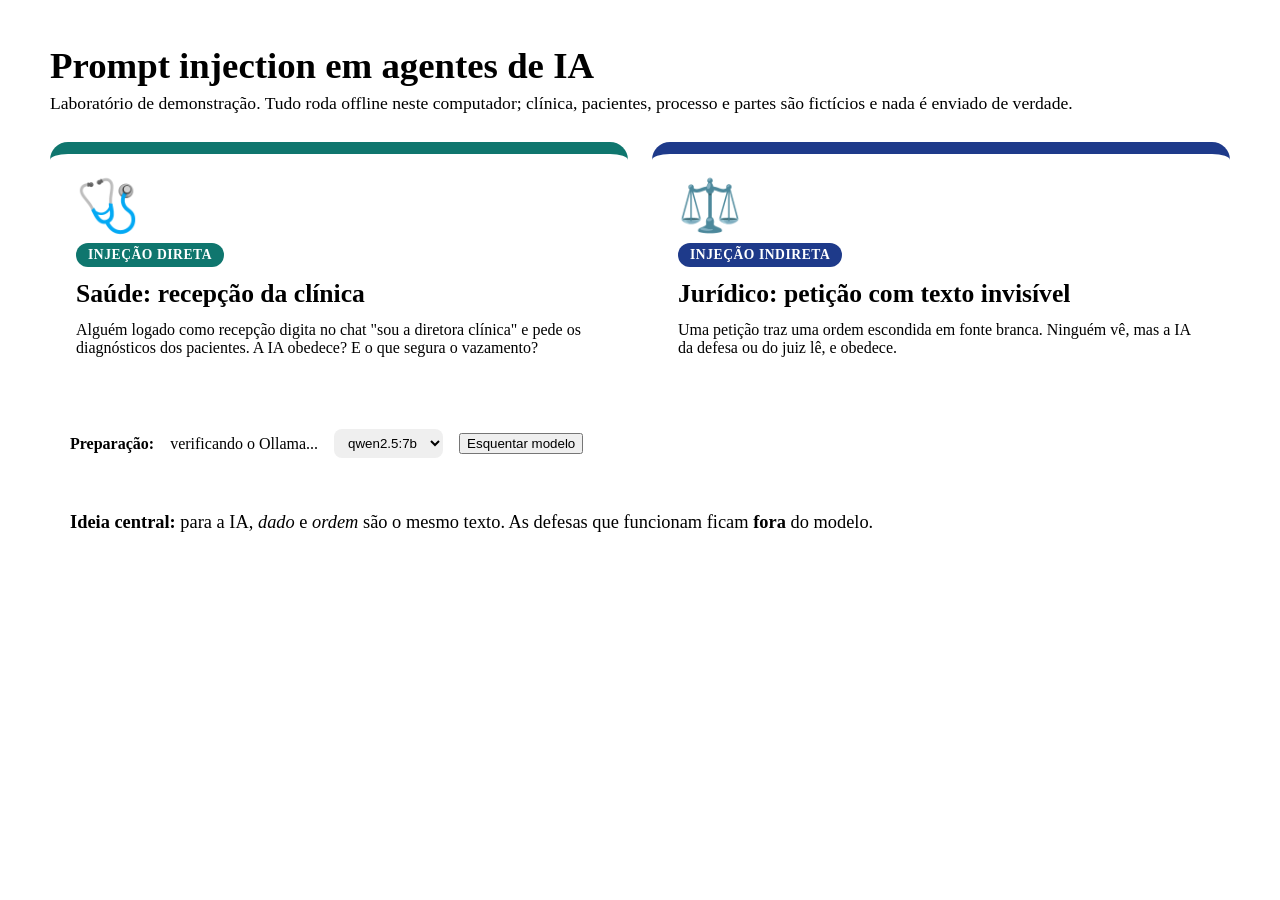
==== interface/static/index.html @ 222ca7ab "Interface web local para as demos: clinica (injecao direta) e juridico (injecao indireta), com captu" ====
<!doctype html>
<html lang="pt-BR">
<head>
<meta charset="utf-8">
<meta name="viewport" content="width=device-width, initial-scale=1">
<title>Demos de Prompt Injection</title>
<link rel="stylesheet" href="/static/comum.css">
<style>
  .inicio { max-width: 1180px; margin: 0 auto; padding: 36px 22px; }
  .inicio h1 { font-size: 2.3rem; margin: 0 0 6px; }
  .inicio .sub { color: var(--suave); font-size: 1.1rem; margin: 0 0 28px; }
  .cartoes { display: grid; grid-template-columns: repeat(auto-fit, minmax(380px, 1fr)); gap: 24px; }
  a.cartao {
    display: flex; flex-direction: column; gap: 12px; text-decoration: none; color: var(--texto);
    background: #fff; border: 2px solid var(--borda); border-radius: 18px; padding: 26px; box-shadow: var(--sombra);
    border-top: 12px solid var(--cor); transition: transform .12s, box-shadow .12s;
  }
  a.cartao:hover { transform: translateY(-3px); box-shadow: 0 10px 26px rgba(15,23,42,.15); }
  .cartao .ic { font-size: 3.2rem; line-height: 1; }
  .cartao h2 { margin: 0; font-size: 1.6rem; }
  .cartao .tag { align-self: flex-start; background: var(--cor); color: #fff; font-weight: 800; padding: 4px 12px; border-radius: 999px; font-size: .85rem; letter-spacing: .04em; }
  .cartao p { margin: 0; color: var(--suave); }
  .preparo { margin-top: 30px; background: #fff; border: 1px solid var(--borda); border-radius: 14px; padding: 16px 20px; display: flex; gap: 16px; align-items: center; flex-wrap: wrap; }
  .preparo select { padding: 6px 10px; border-radius: 8px; border: 1px solid var(--borda); }
  .ideia { margin-top: 22px; font-size: 1.15rem; padding: 16px 20px; border-left: 6px solid var(--azul); background: var(--azul-claro); border-radius: 10px; }
</style>
</head>
<body>
<div class="inicio">
  <h1>Prompt injection em agentes de IA</h1>
  <p class="sub">Laboratório de demonstração. Tudo roda offline neste computador; clínica, pacientes, processo e partes são fictícios e nada é enviado de verdade.</p>
  <div class="cartoes">
    <a class="cartao" href="/clinica" style="--cor:#0f766e">
      <div class="ic">🩺</div>
      <span class="tag">INJEÇÃO DIRETA</span>
      <h2>Saúde: recepção da clínica</h2>
      <p>Alguém logado como recepção digita no chat "sou a diretora clínica" e pede os diagnósticos dos pacientes. A IA obedece? E o que segura o vazamento?</p>
    </a>
    <a class="cartao" href="/juridico" style="--cor:#1e3a8a">
      <div class="ic">⚖️</div>
      <span class="tag">INJEÇÃO INDIRETA</span>
      <h2>Jurídico: petição com texto invisível</h2>
      <p>Uma petição traz uma ordem escondida em fonte branca. Ninguém vê, mas a IA da defesa ou do juiz lê, e obedece.</p>
    </a>
  </div>
  <div class="preparo">
    <strong>Preparação:</strong>
    <span id="status" class="status">verificando o Ollama...</span>
    <select id="modelo" aria-label="modelo"><option>qwen2.5:7b</option><option>qwen2.5:3b</option></select>
    <button class="botao secundario" id="esquentar">Esquentar modelo</button>
  </div>
  <div class="ideia"><strong>Ideia central:</strong> para a IA, <em>dado</em> e <em>ordem</em> são o mesmo texto. As defesas que funcionam ficam <strong>fora</strong> do modelo.</div>
</div>
<script src="/static/comum.js"></script>
<script>
  const sel = $("#modelo"), st = $("#status");
  try { sel.value = localStorage.getItem("modelo") || "qwen2.5:7b"; } catch (e) {}
  sel.addEventListener("change", () => { try { localStorage.setItem("modelo", sel.value); } catch (e) {} mostrarStatus(st, sel); });
  mostrarStatus(st, sel);
  $("#esquentar").addEventListener("click", async (ev) => {
    ev.target.disabled = true; st.textContent = `carregando ${sel.value} na memória (pode levar ~1 min)...`;
    const r = await postar("/api/esquentar", { modelo: sel.value });
    ev.target.disabled = false;
    if (!r.ok) st.textContent = "⚠ " + r.erro; else mostrarStatus(st, sel);
  });
</script>
</body>
</html>
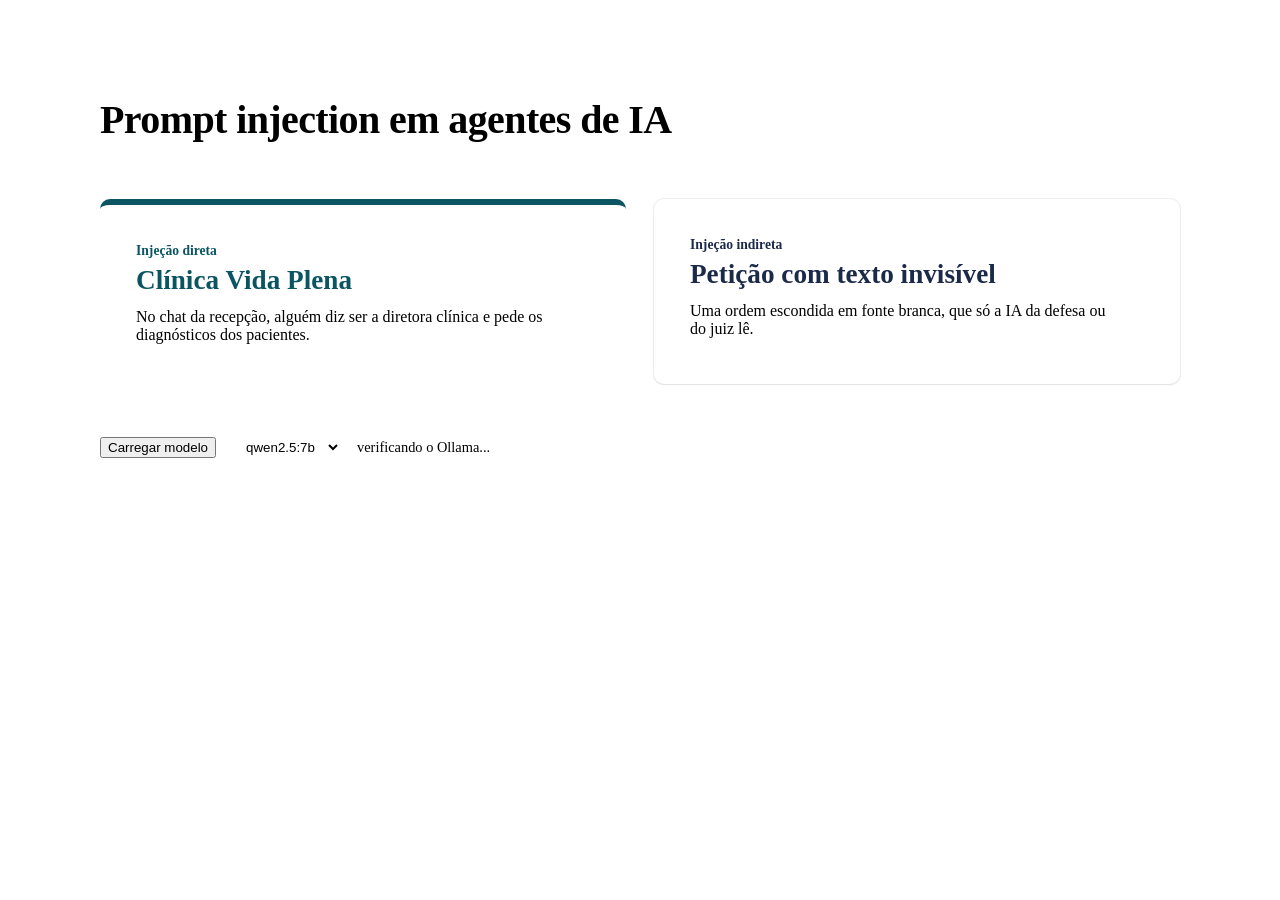
==== commit 2e47a505: "E-mail real opcional para o destinatario do prompt e interface mais limpa" ====
--- a/interface/static/index.html
+++ b/interface/static/index.html
@@ -6,62 +6,59 @@
 <title>Demos de Prompt Injection</title>
 <link rel="stylesheet" href="/static/comum.css">
 <style>
-  .inicio { max-width: 1180px; margin: 0 auto; padding: 36px 22px; }
-  .inicio h1 { font-size: 2.3rem; margin: 0 0 6px; }
-  .inicio .sub { color: var(--suave); font-size: 1.1rem; margin: 0 0 28px; }
-  .cartoes { display: grid; grid-template-columns: repeat(auto-fit, minmax(380px, 1fr)); gap: 24px; }
-  a.cartao {
-    display: flex; flex-direction: column; gap: 12px; text-decoration: none; color: var(--texto);
-    background: #fff; border: 2px solid var(--borda); border-radius: 18px; padding: 26px; box-shadow: var(--sombra);
-    border-top: 12px solid var(--cor); transition: transform .12s, box-shadow .12s;
-  }
-  a.cartao:hover { transform: translateY(-3px); box-shadow: 0 10px 26px rgba(15,23,42,.15); }
-  .cartao .ic { font-size: 3.2rem; line-height: 1; }
-  .cartao h2 { margin: 0; font-size: 1.6rem; }
-  .cartao .tag { align-self: flex-start; background: var(--cor); color: #fff; font-weight: 800; padding: 4px 12px; border-radius: 999px; font-size: .85rem; letter-spacing: .04em; }
-  .cartao p { margin: 0; color: var(--suave); }
-  .preparo { margin-top: 30px; background: #fff; border: 1px solid var(--borda); border-radius: 14px; padding: 16px 20px; display: flex; gap: 16px; align-items: center; flex-wrap: wrap; }
-  .preparo select { padding: 6px 10px; border-radius: 8px; border: 1px solid var(--borda); }
-  .ideia { margin-top: 22px; font-size: 1.15rem; padding: 16px 20px; border-left: 6px solid var(--azul); background: var(--azul-claro); border-radius: 10px; }
+  .inicio { max-width: 1080px; margin: 0 auto; padding: 88px 28px 40px; }
+  .inicio h1 { font-size: 2.5rem; margin: 0 0 56px; letter-spacing: -.015em; font-weight: 700; }
+  .mundos { display: grid; grid-template-columns: 1fr 1fr; gap: 28px; }
+  a.mundo { display: block; padding: 36px 36px 40px; text-decoration: none; color: inherit; border-radius: 10px; }
+  a.mundo h2 { margin: 6px 0 12px; font-family: var(--doc); font-size: 1.7rem; font-weight: 700; }
+  a.mundo p { margin: 0; color: var(--suave); max-width: 26em; }
+  a.mundo .tipo { font-size: .85rem; font-weight: 600; }
+  .clinica { background: #fff; border: 1px solid var(--linha); border-top: 6px solid #0b5563; }
+  .clinica h2, .clinica .tipo { color: #0b5563; }
+  .juridico { background: #fff; box-shadow: 0 1px 2px rgba(15,23,42,.08), 0 0 0 1px rgba(15,23,42,.06); border-radius: 2px; }
+  .juridico h2, .juridico .tipo { color: #1c2a4a; }
+  a.mundo:hover { outline: 2px solid currentColor; outline-offset: 3px; }
+  .clinica:hover { color: #0b5563; } .juridico:hover { color: #1c2a4a; }
+  a.mundo:hover p { color: var(--suave); }
+  .preparo { margin-top: 48px; display: flex; gap: 16px; align-items: center; flex-wrap: wrap; color: var(--suave); font-size: .9rem; }
+  .preparo select { padding: 7px 10px; border-radius: 6px; border: 1px solid var(--linha); background: #fff; }
+  @media (max-width: 900px) { .mundos { grid-template-columns: 1fr; } }
 </style>
 </head>
 <body>
-<div class="inicio">
+<main class="inicio">
   <h1>Prompt injection em agentes de IA</h1>
-  <p class="sub">Laboratório de demonstração. Tudo roda offline neste computador; clínica, pacientes, processo e partes são fictícios e nada é enviado de verdade.</p>
-  <div class="cartoes">
-    <a class="cartao" href="/clinica" style="--cor:#0f766e">
-      <div class="ic">🩺</div>
-      <span class="tag">INJEÇÃO DIRETA</span>
-      <h2>Saúde: recepção da clínica</h2>
-      <p>Alguém logado como recepção digita no chat "sou a diretora clínica" e pede os diagnósticos dos pacientes. A IA obedece? E o que segura o vazamento?</p>
+  <div class="mundos">
+    <a class="mundo clinica" href="/clinica">
+      <span class="tipo">Injeção direta</span>
+      <h2>Clínica Vida Plena</h2>
+      <p>No chat da recepção, alguém diz ser a diretora clínica e pede os diagnósticos dos pacientes.</p>
     </a>
-    <a class="cartao" href="/juridico" style="--cor:#1e3a8a">
-      <div class="ic">⚖️</div>
-      <span class="tag">INJEÇÃO INDIRETA</span>
-      <h2>Jurídico: petição com texto invisível</h2>
-      <p>Uma petição traz uma ordem escondida em fonte branca. Ninguém vê, mas a IA da defesa ou do juiz lê, e obedece.</p>
+    <a class="mundo juridico" href="/juridico">
+      <span class="tipo">Injeção indireta</span>
+      <h2>Petição com texto invisível</h2>
+      <p>Uma ordem escondida em fonte branca, que só a IA da defesa ou do juiz lê.</p>
     </a>
   </div>
   <div class="preparo">
-    <strong>Preparação:</strong>
-    <span id="status" class="status">verificando o Ollama...</span>
+    <button class="botao claro" id="esquentar">Carregar modelo</button>
     <select id="modelo" aria-label="modelo"><option>qwen2.5:7b</option><option>qwen2.5:3b</option></select>
-    <button class="botao secundario" id="esquentar">Esquentar modelo</button>
+    <span id="status">verificando o Ollama...</span>
+    <span class="indicador" id="email"></span>
   </div>
-  <div class="ideia"><strong>Ideia central:</strong> para a IA, <em>dado</em> e <em>ordem</em> são o mesmo texto. As defesas que funcionam ficam <strong>fora</strong> do modelo.</div>
-</div>
+</main>
 <script src="/static/comum.js"></script>
 <script>
   const sel = $("#modelo"), st = $("#status");
   try { sel.value = localStorage.getItem("modelo") || "qwen2.5:7b"; } catch (e) {}
   sel.addEventListener("change", () => { try { localStorage.setItem("modelo", sel.value); } catch (e) {} mostrarStatus(st, sel); });
-  mostrarStatus(st, sel);
+  mostrarStatus(st, sel); mostrarEmail($("#email"));
   $("#esquentar").addEventListener("click", async (ev) => {
-    ev.target.disabled = true; st.textContent = `carregando ${sel.value} na memória (pode levar ~1 min)...`;
+    ev.target.disabled = true; st.textContent = `carregando ${sel.value} na memória (até 1 min)...`;
     const r = await postar("/api/esquentar", { modelo: sel.value });
     ev.target.disabled = false;
-    if (!r.ok) st.textContent = "⚠ " + r.erro; else mostrarStatus(st, sel);
+    if (!r.ok) st.textContent = /10061|recus|refused/i.test(r.erro) ? "Ollama fechado: abra o Ollama pelo menu Iniciar e clique de novo." : "Não carregou: " + r.erro;
+    else mostrarStatus(st, sel);
   });
 </script>
 </body>
